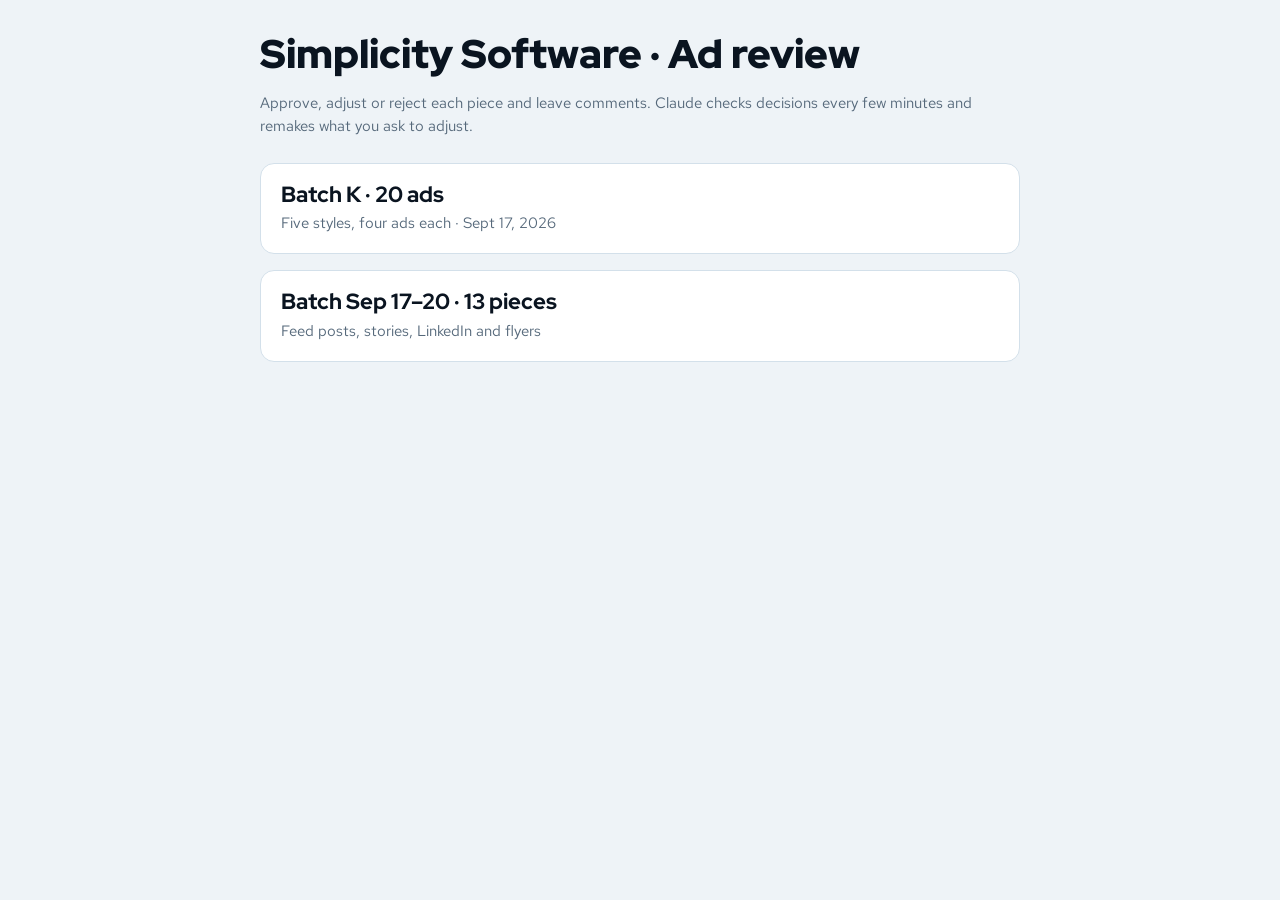
==== index.html @ e7c8bddf "Update ad review site" ====
<!doctype html>
<html lang="en"><head><meta charset="utf-8"><meta name="viewport" content="width=device-width,initial-scale=1">
<meta name="robots" content="noindex,nofollow"><title>Simplicity Ad Review</title>
<link rel="preconnect" href="https://fonts.googleapis.com"><link rel="preconnect" href="https://fonts.gstatic.com" crossorigin>
<link rel="stylesheet" href="https://fonts.googleapis.com/css2?family=Red+Hat+Display:wght@800;900&family=Red+Hat+Text:wght@400;600&display=swap">
<style>
:root{--ground:#EEF3F7;--surface:#fff;--ink:#0A1420;--muted:#55687A;--line:#D3E0EA;--accent:#1878A8}
@media (prefers-color-scheme:dark){:root{--ground:#08111B;--surface:#101E2B;--ink:#E8F1F7;--muted:#9FB2C3;--line:#203548;--accent:#6EC8E6}}
*{box-sizing:border-box}body{margin:0;background:var(--ground);color:var(--ink);font:15px/1.55 "Red Hat Text",system-ui,sans-serif;padding:32px 16px 64px}
main{max-width:760px;margin:0 auto;display:flex;flex-direction:column;gap:16px}
h1{font:900 clamp(28px,5vw,40px)/1.1 "Red Hat Display",system-ui,sans-serif;margin:0}
p.lead{margin:0 0 8px;color:var(--muted)}
.batch{display:block;background:var(--surface);border:1px solid var(--line);border-radius:14px;padding:18px 20px;color:inherit;text-decoration:none}
.batch:hover,.batch:focus-visible{border-color:var(--accent);outline:none}
.batch h2{font:800 22px/1.2 "Red Hat Display",system-ui,sans-serif;margin:0 0 4px}.batch p{margin:0;color:var(--muted)}
</style></head>
<body><main>
<h1>Simplicity Software · Ad review</h1>
<p class="lead">Approve, adjust or reject each piece and leave comments. Claude checks decisions every few minutes and remakes what you ask to adjust.</p>
<a class="batch" href="k/"><h2>Batch K · 20 ads</h2><p>Five styles, four ads each · Sept 17, 2026</p></a><a class="batch" href="sep17/"><h2>Batch Sep 17–20 · 13 pieces</h2><p>Feed posts, stories, LinkedIn and flyers</p></a>
</main>
<script>
// keep the private key from the link for the batch pages
(function(){var m=location.hash.match(/k=([A-Za-z0-9_-]+)/);if(m){try{localStorage.setItem('ss-review-key',m[1]);}catch(e){}history.replaceState(null,'',location.pathname);}})();
</script>
</body></html>
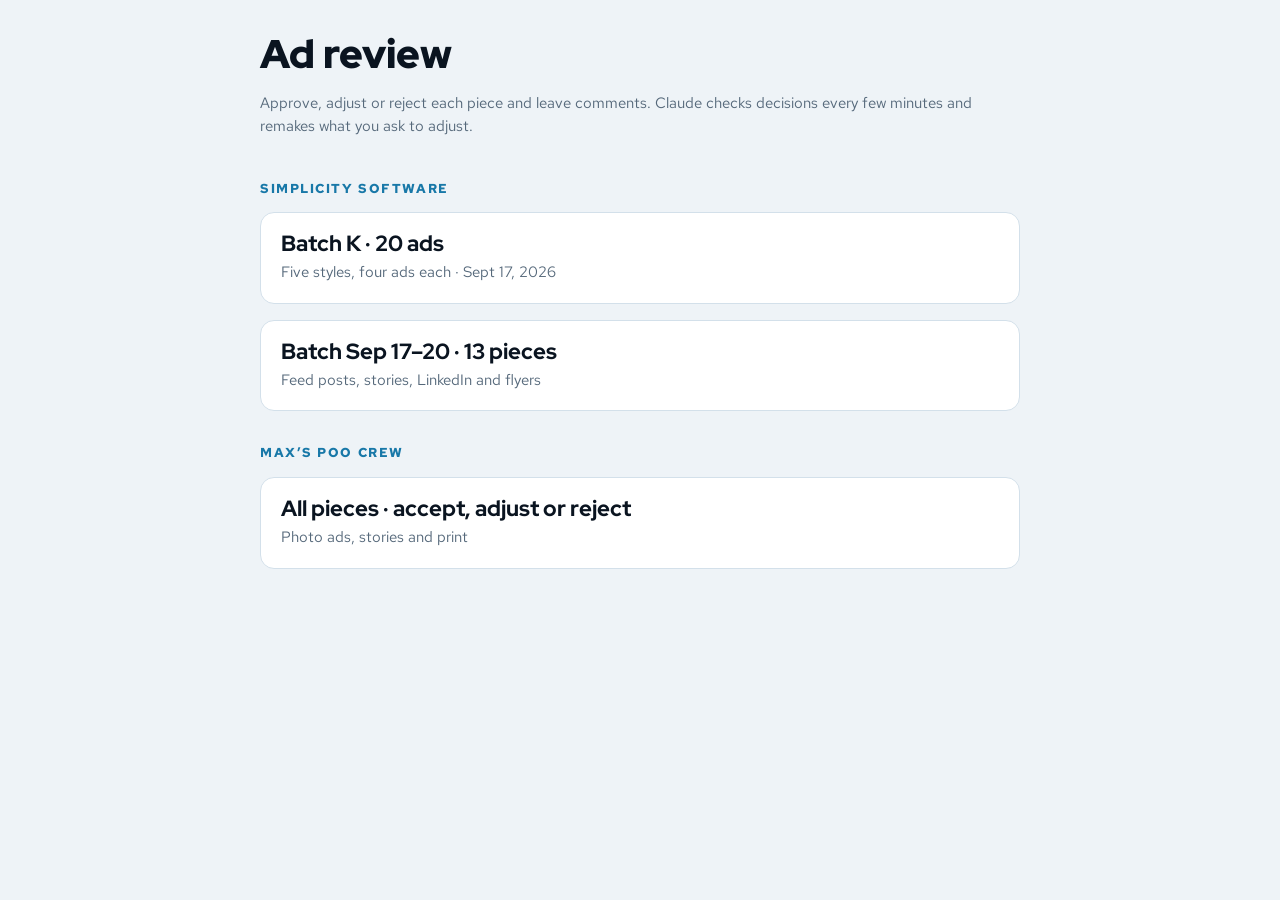
==== commit 92c47128: "Update ad review site Co-Authored-By: Claude Fable 5.1 <noreply@anthropic.com> Claude-Session: https" ====
--- a/index.html
+++ b/index.html
@@ -1,6 +1,6 @@
 <!doctype html>
 <html lang="en"><head><meta charset="utf-8"><meta name="viewport" content="width=device-width,initial-scale=1">
-<meta name="robots" content="noindex,nofollow"><title>Simplicity Ad Review</title>
+<meta name="robots" content="noindex,nofollow"><title>Ad Review</title>
 <link rel="preconnect" href="https://fonts.googleapis.com"><link rel="preconnect" href="https://fonts.gstatic.com" crossorigin>
 <link rel="stylesheet" href="https://fonts.googleapis.com/css2?family=Red+Hat+Display:wght@800;900&family=Red+Hat+Text:wght@400;600&display=swap">
 <style>
@@ -12,12 +12,13 @@
 p.lead{margin:0 0 8px;color:var(--muted)}
 .batch{display:block;background:var(--surface);border:1px solid var(--line);border-radius:14px;padding:18px 20px;color:inherit;text-decoration:none}
 .batch:hover,.batch:focus-visible{border-color:var(--accent);outline:none}
+h2.brand{font:800 13px/1.2 "Red Hat Text",system-ui,sans-serif;letter-spacing:.12em;text-transform:uppercase;color:var(--accent);margin:18px 0 0}
 .batch h2{font:800 22px/1.2 "Red Hat Display",system-ui,sans-serif;margin:0 0 4px}.batch p{margin:0;color:var(--muted)}
 </style></head>
 <body><main>
-<h1>Simplicity Software · Ad review</h1>
+<h1>Ad review</h1>
 <p class="lead">Approve, adjust or reject each piece and leave comments. Claude checks decisions every few minutes and remakes what you ask to adjust.</p>
-<a class="batch" href="k/"><h2>Batch K · 20 ads</h2><p>Five styles, four ads each · Sept 17, 2026</p></a><a class="batch" href="sep17/"><h2>Batch Sep 17–20 · 13 pieces</h2><p>Feed posts, stories, LinkedIn and flyers</p></a>
+<h2 class="brand">Simplicity Software</h2><a class="batch" href="k/"><h2>Batch K · 20 ads</h2><p>Five styles, four ads each · Sept 17, 2026</p></a><a class="batch" href="sep17/"><h2>Batch Sep 17–20 · 13 pieces</h2><p>Feed posts, stories, LinkedIn and flyers</p></a><h2 class="brand">Max’s Poo Crew</h2><a class="batch" href="poocrew/"><h2>All pieces · accept, adjust or reject</h2><p>Photo ads, stories and print</p></a>
 </main>
 <script>
 // keep the private key from the link for the batch pages
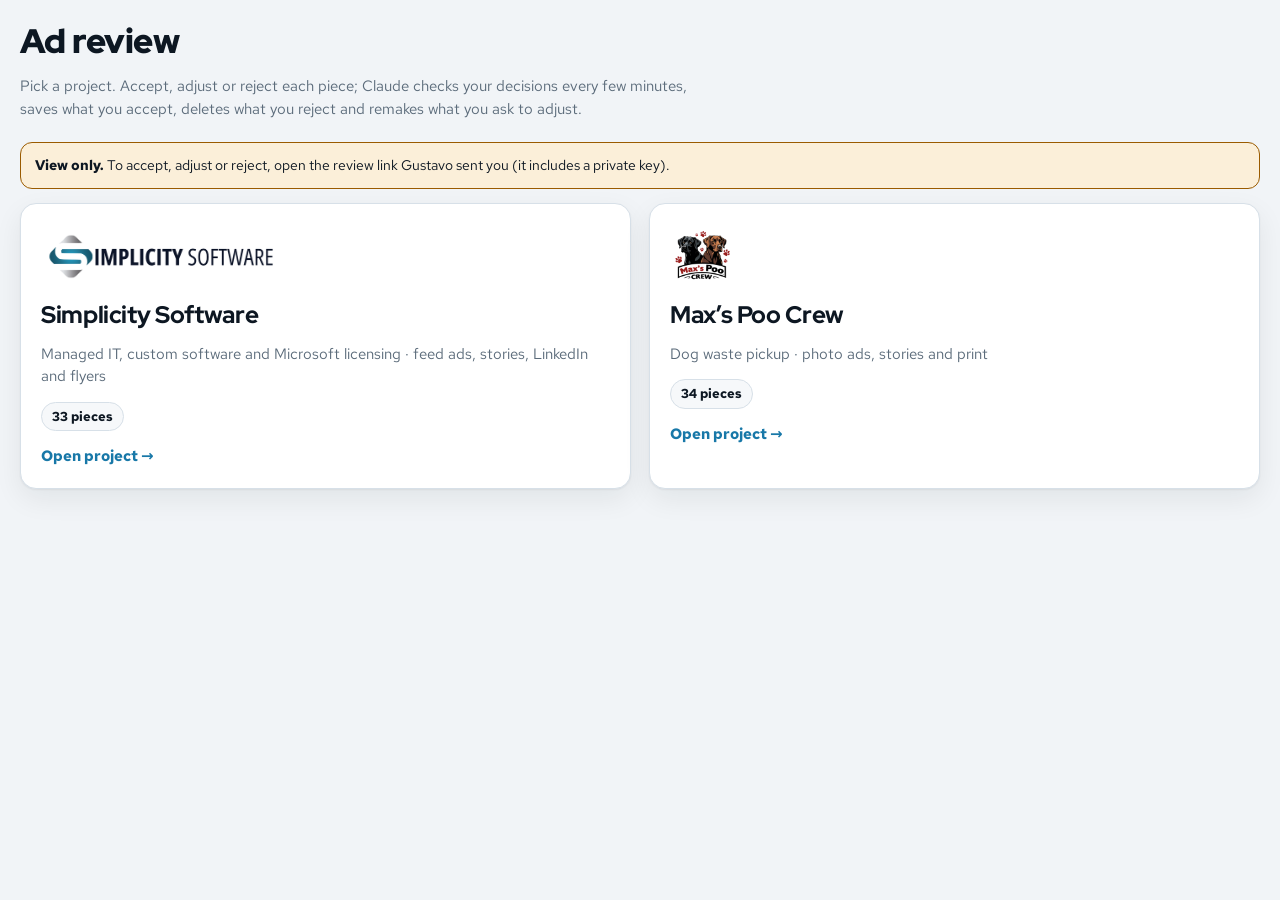
==== commit 15a1651f: "Update ad review site Co-Authored-By: Claude Fable 5.1 <noreply@anthropic.com> Claude-Session: https" ====
--- a/index.html
+++ b/index.html
@@ -1,27 +1,12 @@
 <!doctype html>
 <html lang="en"><head><meta charset="utf-8"><meta name="viewport" content="width=device-width,initial-scale=1">
-<meta name="robots" content="noindex,nofollow"><title>Ad Review</title>
+<meta name="robots" content="noindex,nofollow"><title>Ad review</title>
 <link rel="preconnect" href="https://fonts.googleapis.com"><link rel="preconnect" href="https://fonts.gstatic.com" crossorigin>
-<link rel="stylesheet" href="https://fonts.googleapis.com/css2?family=Red+Hat+Display:wght@800;900&family=Red+Hat+Text:wght@400;600&display=swap">
-<style>
-:root{--ground:#EEF3F7;--surface:#fff;--ink:#0A1420;--muted:#55687A;--line:#D3E0EA;--accent:#1878A8}
-@media (prefers-color-scheme:dark){:root{--ground:#08111B;--surface:#101E2B;--ink:#E8F1F7;--muted:#9FB2C3;--line:#203548;--accent:#6EC8E6}}
-*{box-sizing:border-box}body{margin:0;background:var(--ground);color:var(--ink);font:15px/1.55 "Red Hat Text",system-ui,sans-serif;padding:32px 16px 64px}
-main{max-width:760px;margin:0 auto;display:flex;flex-direction:column;gap:16px}
-h1{font:900 clamp(28px,5vw,40px)/1.1 "Red Hat Display",system-ui,sans-serif;margin:0}
-p.lead{margin:0 0 8px;color:var(--muted)}
-.batch{display:block;background:var(--surface);border:1px solid var(--line);border-radius:14px;padding:18px 20px;color:inherit;text-decoration:none}
-.batch:hover,.batch:focus-visible{border-color:var(--accent);outline:none}
-h2.brand{font:800 13px/1.2 "Red Hat Text",system-ui,sans-serif;letter-spacing:.12em;text-transform:uppercase;color:var(--accent);margin:18px 0 0}
-.batch h2{font:800 22px/1.2 "Red Hat Display",system-ui,sans-serif;margin:0 0 4px}.batch p{margin:0;color:var(--muted)}
-</style></head>
-<body><main>
-<h1>Ad review</h1>
-<p class="lead">Approve, adjust or reject each piece and leave comments. Claude checks decisions every few minutes and remakes what you ask to adjust.</p>
-<h2 class="brand">Simplicity Software</h2><a class="batch" href="k/"><h2>Batch K · 20 ads</h2><p>Five styles, four ads each · Sept 17, 2026</p></a><a class="batch" href="sep17/"><h2>Batch Sep 17–20 · 13 pieces</h2><p>Feed posts, stories, LinkedIn and flyers</p></a><h2 class="brand">Max’s Poo Crew</h2><a class="batch" href="poocrew/"><h2>All pieces · accept, adjust or reject</h2><p>Photo ads, stories and print</p></a>
-</main>
-<script>
-// keep the private key from the link for the batch pages
-(function(){var m=location.hash.match(/k=([A-Za-z0-9_-]+)/);if(m){try{localStorage.setItem('ss-review-key',m[1]);}catch(e){}history.replaceState(null,'',location.pathname);}})();
-</script>
-</body></html>
+<link rel="stylesheet" href="https://fonts.googleapis.com/css2?family=Red+Hat+Display:wght@800;900&family=Red+Hat+Text:wght@400;500;600;700&display=swap">
+<link rel="stylesheet" href="app.css?v=20260917132708"></head>
+<body data-page="home"><div class="wrap">
+<header class="top"><h1>Ad review</h1></header>
+<p class="lead">Pick a project. Accept, adjust or reject each piece; Claude checks your decisions every few minutes, saves what you accept, deletes what you reject and remakes what you ask to adjust.</p>
+<p class="banner" id="banner" hidden><b>View only.</b> To accept, adjust or reject, open the review link Gustavo sent you (it includes a private key).</p>
+<main class="projects" id="projects"></main>
+</div><script src="config.js?v=20260917132708"></script><script src="app.js?v=20260917132708"></script></body></html>
--- a/app.css
+++ b/app.css
@@ -0,0 +1,140 @@
+:root{
+  --ground:#F1F4F7; --surface:#FFFFFF; --inset:#F6F8FA; --ink:#0D1722; --muted:#5B6B7A; --line:#D7E0E8;
+  --accent:#1878A8; --accent-ink:#FFFFFF; --focus:#6EC8E6;
+  --ok:#1E7A52; --ok-soft:#E2F2EA; --warn:#9A5B00; --warn-soft:#FBEFD9; --out:#A12F3C; --out-soft:#F7E3E6; --new:#1D5FA8; --new-soft:#E2ECF8;
+  --tile:#0E1A26;
+  --shadow:0 1px 2px rgba(13,23,34,.06),0 10px 28px rgba(13,23,34,.07);
+  --display:"Red Hat Display",system-ui,-apple-system,sans-serif;
+  --body:"Red Hat Text",system-ui,-apple-system,"Segoe UI",Roboto,Arial,sans-serif;
+}
+@media (prefers-color-scheme: dark){
+  :root{
+    --ground:#0A121B; --surface:#121E2A; --inset:#0E1822; --ink:#E8F0F6; --muted:#9DAFBF; --line:#22374A;
+    --accent:#6EC8E6; --accent-ink:#08111B;
+    --ok:#62C99A; --ok-soft:#12301F; --warn:#F0B35A; --warn-soft:#352711; --out:#F08591; --out-soft:#3A1A20; --new:#8DB9F0; --new-soft:#13263D;
+    --tile:#060C12;
+    --shadow:0 1px 2px rgba(0,0,0,.3),0 10px 28px rgba(0,0,0,.3);
+  }
+}
+body[data-project="poocrew"]{--accent:#C8102E;--accent-ink:#fff}
+@media (prefers-color-scheme: dark){ body[data-project="poocrew"]{--accent:#F0667A;--accent-ink:#1A0A0C} }
+
+*{box-sizing:border-box}
+html,body{margin:0}
+body{background:var(--ground);color:var(--ink);font:15px/1.5 var(--body);padding:0 16px 72px}
+.wrap{max-width:1240px;margin:0 auto}
+h1,h2,h3{font-family:var(--display);font-weight:800;letter-spacing:-.015em;line-height:1.1;margin:0;text-wrap:balance}
+a{color:var(--accent)}
+button{font:inherit}
+:focus-visible{outline:3px solid var(--focus);outline-offset:2px}
+[hidden]{display:none!important}
+
+/* header */
+.top{display:flex;flex-wrap:wrap;align-items:center;gap:12px 20px;padding:22px 0 16px}
+.top .back{font-weight:600;text-decoration:none}
+.top h1{font-size:clamp(24px,4vw,34px);font-weight:900;flex:1 1 260px}
+.who{display:flex;align-items:center;gap:8px;font-size:13px;color:var(--muted)}
+.who input{font:inherit;font-size:14px;width:150px;padding:7px 10px;border-radius:9px;border:1.5px solid var(--line);background:var(--surface);color:var(--ink)}
+.sync{font-size:12.5px;color:var(--muted)}
+.banner{margin:0 0 14px;padding:12px 14px;border-radius:12px;border:1.5px solid var(--warn);background:var(--warn-soft);font-size:14px}
+
+/* home */
+.lead{color:var(--muted);margin:0 0 22px;max-width:70ch}
+.projects{display:grid;grid-template-columns:repeat(auto-fit,minmax(300px,1fr));gap:18px}
+.project{display:flex;flex-direction:column;gap:14px;background:var(--surface);border:1px solid var(--line);border-radius:16px;padding:20px;text-decoration:none;color:inherit;box-shadow:var(--shadow)}
+.project:hover{border-color:var(--accent)}
+.project .logo{height:64px;display:flex;align-items:center}
+.project .logo img{max-height:64px;max-width:240px;width:auto}
+.project h2{font-size:24px}
+.project p{margin:0;color:var(--muted)}
+.counts{display:flex;flex-wrap:wrap;gap:8px}
+.count{font-size:13px;font-weight:700;padding:4px 10px;border-radius:999px;border:1px solid var(--line);background:var(--inset);font-variant-numeric:tabular-nums}
+.count.todo{color:var(--new);border-color:var(--new);background:var(--new-soft)}
+.count.ok{color:var(--ok)} .count.warn{color:var(--warn)} .count.out{color:var(--out)}
+.open{align-self:flex-start;font-weight:700;color:var(--accent)}
+
+/* tabs + filters */
+.tabs{position:sticky;top:0;z-index:5;display:flex;gap:6px;overflow-x:auto;background:var(--ground);padding:10px 0;border-bottom:1px solid var(--line)}
+.tab{flex:none;display:flex;align-items:center;gap:8px;padding:9px 14px;border-radius:999px;border:1.5px solid transparent;background:transparent;color:var(--muted);font-weight:700;cursor:pointer}
+.tab b{font-variant-numeric:tabular-nums;font-size:12.5px;padding:1px 8px;border-radius:999px;background:var(--surface);border:1px solid var(--line);color:var(--ink)}
+.tab[aria-selected="true"]{background:var(--surface);border-color:var(--accent);color:var(--ink)}
+.filters{display:flex;flex-wrap:wrap;gap:8px;padding:14px 0 4px}
+.filter{padding:5px 12px;border-radius:999px;border:1px solid var(--line);background:var(--surface);color:var(--ink);font-size:13px;font-weight:600;cursor:pointer}
+.filter[aria-pressed="true"]{background:var(--accent);color:var(--accent-ink);border-color:var(--accent)}
+
+/* grid of tiles */
+.grid{display:grid;grid-template-columns:repeat(auto-fill,minmax(230px,1fr));gap:16px;padding-top:14px}
+.empty{padding:48px 0;color:var(--muted);text-align:center;grid-column:1/-1}
+.tile{display:flex;flex-direction:column;background:var(--surface);border:1.5px solid var(--line);border-radius:14px;overflow:hidden;box-shadow:var(--shadow)}
+.tile[data-state="ok"]{border-color:var(--ok)} .tile[data-state="warn"]{border-color:var(--warn)} .tile[data-state="out"]{border-color:var(--out)}
+.thumb{position:relative;display:block;width:100%;aspect-ratio:1;background:var(--tile);border:0;padding:0;cursor:zoom-in}
+.thumb img{position:absolute;inset:0;width:100%;height:100%;object-fit:contain}
+.thumb .gone{position:absolute;inset:0;display:grid;place-items:center;color:#9DAFBF;font-weight:700;letter-spacing:.1em;text-transform:uppercase;font-size:12px}
+.thumb .kind{position:absolute;left:8px;bottom:8px;font-size:11.5px;font-weight:700;padding:2px 8px;border-radius:999px;background:rgba(0,0,0,.65);color:#fff}
+.badge{position:absolute;right:8px;top:8px;font-size:11.5px;font-weight:800;padding:3px 9px;border-radius:999px;background:var(--surface);color:var(--ink);border:1px solid var(--line)}
+.badge[data-state="ok"]{background:var(--ok-soft);color:var(--ok);border-color:var(--ok)}
+.badge[data-state="warn"]{background:var(--warn-soft);color:var(--warn);border-color:var(--warn)}
+.badge[data-state="out"]{background:var(--out-soft);color:var(--out);border-color:var(--out)}
+.badge[data-state=""]{background:var(--new-soft);color:var(--new);border-color:var(--new)}
+.tile .meta{display:flex;flex-direction:column;gap:6px;padding:12px 12px 8px;flex:1}
+.idrow{display:flex;align-items:center;gap:6px;flex-wrap:wrap}
+.pid{font-family:var(--display);font-weight:900;font-size:12px;background:var(--ink);color:var(--surface);padding:2px 7px;border-radius:6px;letter-spacing:.04em}
+.ver{font-size:11.5px;font-weight:800;padding:1px 7px;border-radius:999px;background:var(--accent);color:var(--accent-ink)}
+.batch{font-size:12px;color:var(--muted);font-weight:600}
+.tile h3{font-size:15.5px;line-height:1.25}
+.tile .by{font-size:12px;color:var(--muted);min-height:1em}
+.actions{display:grid;grid-template-columns:repeat(3,1fr) auto;gap:6px;padding:0 12px 12px}
+.act{padding:7px 0;border-radius:9px;border:1.5px solid var(--line);background:var(--surface);color:var(--ink);font-weight:700;font-size:13px;cursor:pointer}
+.act:hover{border-color:var(--ink)}
+.act[aria-pressed="true"][data-v="ok"]{background:var(--ok-soft);border-color:var(--ok);color:var(--ok)}
+.act[aria-pressed="true"][data-v="warn"]{background:var(--warn-soft);border-color:var(--warn);color:var(--warn)}
+.act[aria-pressed="true"][data-v="out"]{background:var(--out-soft);border-color:var(--out);color:var(--out)}
+.act.focus{padding:7px 12px;background:var(--accent);border-color:var(--accent);color:var(--accent-ink)}
+.act:disabled{opacity:.5;cursor:not-allowed}
+
+/* focus modal */
+dialog.focusbox{width:min(1180px,calc(100vw - 24px));max-height:calc(100vh - 24px);padding:0;border:1px solid var(--line);border-radius:18px;background:var(--surface);color:var(--ink);overflow:hidden}
+dialog.focusbox::backdrop{background:rgba(5,10,16,.72)}
+.fb{display:grid;grid-template-columns:minmax(0,1.15fr) minmax(0,1fr);max-height:calc(100vh - 24px)}
+.fb-media{background:var(--tile);overflow:auto;padding:18px;display:flex;flex-direction:column;gap:12px;align-items:center;justify-content:center}
+.formats{display:flex;gap:6px;flex-wrap:wrap;justify-content:center}
+.formats button{padding:5px 12px;border-radius:999px;border:1.5px solid #2A3F52;background:transparent;color:#C9D6E2;font-size:13px;font-weight:700;cursor:pointer}
+.formats button[aria-pressed="true"]{background:#E8F0F6;border-color:#E8F0F6;color:#0D1722}
+.fb-media figure{margin:0;width:100%;display:flex;flex-direction:column;align-items:center;gap:6px}
+.fb-media img,.fb-media video{max-width:100%;max-height:calc(100vh - 150px);height:auto;width:auto;border-radius:8px;display:block}
+.fb-media figcaption{font-size:12px;color:#9DAFBF}
+.fb-media .gone{padding:80px 0;color:#9DAFBF;font-weight:700;letter-spacing:.1em;text-transform:uppercase}
+.fb-info{overflow:auto;padding:20px 22px 24px;display:flex;flex-direction:column;gap:14px}
+.fb-head{display:flex;align-items:flex-start;gap:10px}
+.fb-head h2{font-size:clamp(20px,2.4vw,26px);flex:1}
+.iconbtn{flex:none;width:38px;height:38px;border-radius:10px;border:1.5px solid var(--line);background:var(--surface);color:var(--ink);font-size:18px;cursor:pointer}
+.iconbtn:hover{border-color:var(--ink)}
+.chips{display:flex;flex-wrap:wrap;gap:6px}
+.chip{font-size:12.5px;font-weight:600;padding:3px 9px;border-radius:999px;border:1px solid var(--line);background:var(--inset)}
+.k{font-size:11px;font-weight:700;letter-spacing:.1em;text-transform:uppercase;color:var(--muted);display:block}
+.onimage{margin:0;padding:10px 12px;border-left:3px solid var(--accent);background:var(--inset);border-radius:0 8px 8px 0;font-size:14px}
+details{border:1px solid var(--line);border-radius:10px;background:var(--inset)}
+summary{cursor:pointer;padding:9px 12px;font-weight:600;font-size:14px}
+details .sub{padding:4px 12px 2px;font-size:11px;font-weight:700;letter-spacing:.1em;text-transform:uppercase;color:var(--muted)}
+details pre{margin:0;padding:0 12px 12px;white-space:pre-wrap;font:14px/1.55 var(--body);overflow-wrap:anywhere}
+.say{display:flex;flex-direction:column;gap:2px;padding:10px 12px;border-radius:10px;border:1.5px solid var(--accent);background:var(--inset);font-size:14px}
+.say .k{color:var(--accent)}
+.notes{margin:0;padding-left:18px;font-size:14px}
+.decide{border-top:1px dashed var(--line);padding-top:14px;display:flex;flex-direction:column;gap:10px}
+.seg{display:flex;gap:8px;flex-wrap:wrap}
+.seg .act{padding:9px 16px;font-size:14px;min-height:42px}
+.why{display:flex;gap:6px;flex-wrap:wrap}
+.why button{padding:5px 11px;border-radius:999px;border:1.5px solid var(--line);background:var(--surface);color:var(--ink);font-size:13px;font-weight:600;cursor:pointer}
+.why button[aria-pressed="true"]{background:var(--warn-soft);border-color:var(--warn);color:var(--warn)}
+.decide label{font-size:13px;font-weight:600;color:var(--muted)}
+.decide textarea{font:inherit;font-size:14px;width:100%;min-height:84px;padding:9px 11px;border-radius:10px;border:1.5px solid var(--line);background:var(--inset);color:var(--ink);resize:vertical}
+.saved{font-size:12.5px;color:var(--muted);min-height:1.2em}
+.fb-nav{display:flex;justify-content:space-between;gap:8px}
+.fb-nav button{padding:8px 14px;border-radius:10px;border:1.5px solid var(--line);background:var(--surface);color:var(--ink);font-weight:700;cursor:pointer}
+.fb-nav button:disabled{opacity:.4;cursor:default}
+
+@media (max-width:860px){
+  .fb{grid-template-columns:1fr;overflow:auto}
+  .fb-media,.fb-info{overflow:visible}
+  .fb-media img,.fb-media video{max-height:60vh}
+}
